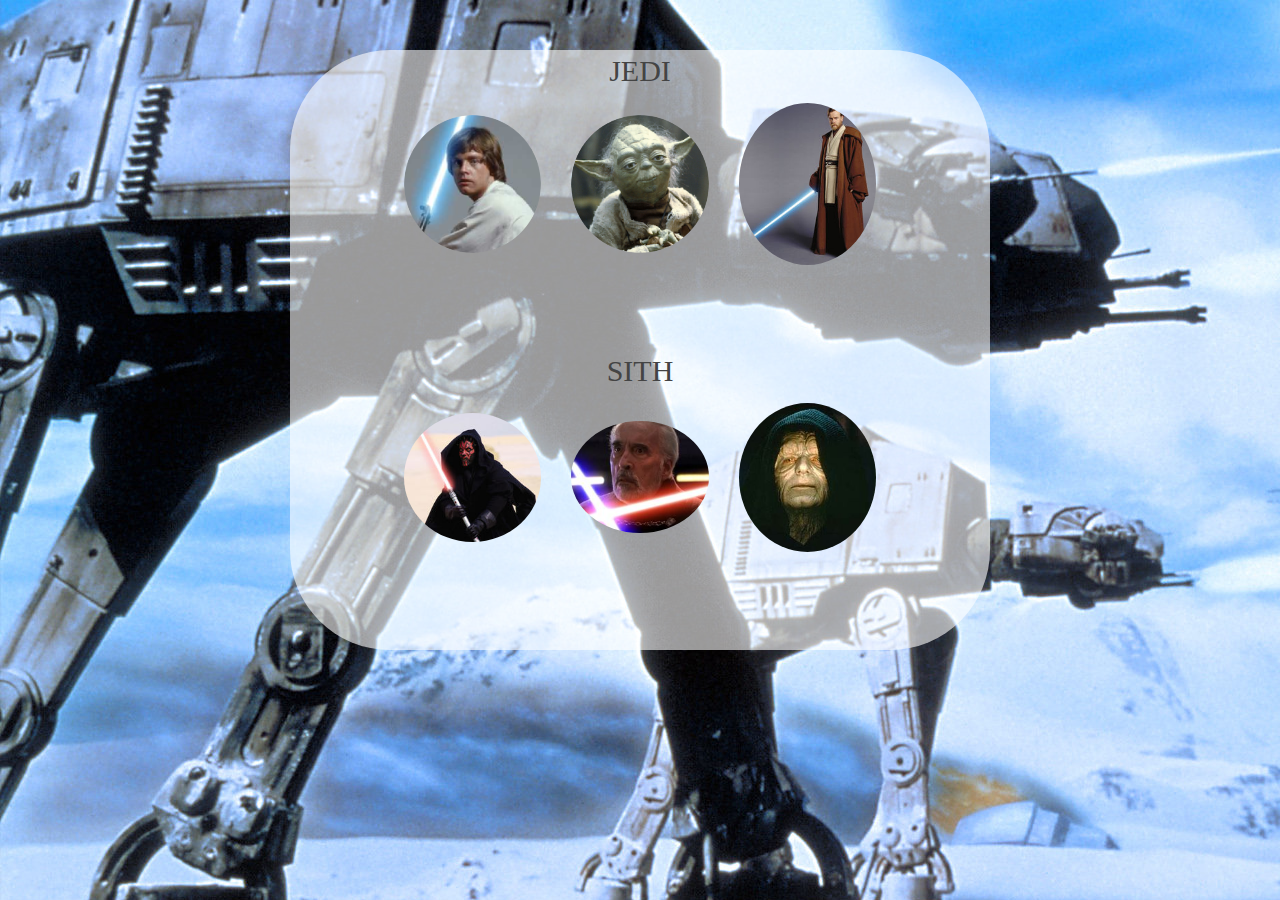
==== characters.html @ e20ab863 "Lots of files added , all the html is layed out, javascript is going, and redux is implemented, sess" ====
<!DOCTYPE html>
<html>
  <head>
    <meta charset="utf-8">
    <title>StarWars</title>
    <style media="screen">
      @font-face {
        font-family: DIN;
        src: url('./assets/fonts/din145alt.ttf') format('truetype');
      }
    </style>
    <link rel="stylesheet" href="./assets/css/bootstrap.min.css">
    <link rel="stylesheet" href="./assets/css/common.css">
    <link rel="stylesheet" href="./assets/css/main.css">
    <script
    src="https://code.jquery.com/jquery-3.2.1.min.js"
    integrity="sha256-hwg4gsxgFZhOsEEamdOYGBf13FyQuiTwlAQgxVSNgt4="
    crossorigin="anonymous"></script>
    <script src="./assets/js/redux.min.js" charset="utf-8"></script>
    <script src="./assets/js/index.js" charset="utf-8"></script>
    <script src="./assets/js/store.js" charset="utf-8"></script>

  </head>
  <body id="game" class="selectCharacters">
    <div class="flexContainerColumnCenter">
      <div class="charactersContainer">
        <!-- JEDI CHARACTERS -->
        <div id="availableJedi" class="characters">
          <div class="col-lg-12 characterSelection">
            <p>JEDI</p>
            <div id="jediCharacters" class="characterChoices">
              <div class="col-lg-3 col-md-3 col-sm-3 col-xs-3">
                <a id="luke" href="./game.html">
                  <img src="./assets/images/Luke-200px.png" alt="Luke" class="img-responsive img-circle">
                </a>
              </div>
              <div class="col-lg-3 col-md-3 col-sm-3 col-xs-3">
                <a id="yoda" href="./game.html">
                  <img src="./assets/images/yoda-200px.png" alt="Yoda" class="img-circle img-responsive">
                </a>
              </div>
              <div class="col-lg-3 col-md-3 col-sm-3 col-xs-3">
                <a id="obiWan" href="./game.html">
                  <img src="./assets/images/Masterobiwan.jpg" alt="Obi Wan" class="img-circle img-responsive">
                </a>
              </div>
            </div>
          </div>
        </div>
        <!-- SITH CHARACTERS -->
        <div id="availableSith" class="characters">
          <div class="col-lg-12 characterSelection">
            <p>SITH</p>
            <div id="sithCharacters" class='characterChoices'>
              <div class="col-lg-3 col-md-3 col-sm-3 col-xs-3">
                <a id="darthMaul" href="./game.html">
                  <img src="./assets/images/Darth_Maul_200px.jpg" alt="Darth Maul" class="img-responsive img-circle">
                </a>
              </div>
              <div class="col-lg-3 col-md-3 col-sm-3 col-xs-3">
                <a id="countDooku" href="./game.html">
                  <img src="./assets/images/Dooku_shrek.jpg" alt="Count Dooku" class="img-circle img-responsive">
                </a>
              </div>
              <div class="col-lg-3 col-md-3 col-sm-3 col-xs-3">
                <a id="palpatine" href="./game.html">
                  <img src="./assets/images/200px-Palpatine.jpg" alt="Count Dooku" class="img-circle img-responsive">
                </a>
              </div>
            </div>
          </div>
        </div>
      </div>
    </div>
  </body>
</html>
---- assets/css/common.css ----
@font-face {
  font-family: DIN;
  src: url('./assets/fonts/din145alt.ttf') format('truetype');
}

html {
  height: 100%;
}

body {
  display: flex;
  flex-direction: column;
  height: 100%;
  background-color: #444;
}
body, p {
  font-family: DIN sans-serif;
  
}
---- assets/css/main.css ----
.characters {
display: -webkit-flex;
height: inherit;
width: 700px;
align-items: center;
}
.characterChoices {
display: flex;
flex-direction: row;
justify-content: center;
align-items: center;
}
.charactersContainer {
  background-color: rgba(324,615,292,0.6);
  border-radius: 100px;
}
.characterSelection {
  min-height: 300px;
  text-align: center;
}
.characterSelection p {
  font-size: 30px;
  color: #444;
  text-align: center;
}
.flexContainerColumnCenter {
  display: flex;
  flex-direction: column;
  justify-content: center;
  height: 700px;
  align-items: center;
}
.gameBoard {
  display: flex;
  display: -webkit-flex;
  height: 700px;
  /*flex-direction: column;*/
  align-items: center;
  /*justify-content: center;*/
}
.gameBoard div {
  color: #fff;
}
.jumbotron {
  background-color: #444;
}

.startIcons {
  /*position: relative;*/
}
.startIcons p {
  font-size: 2.5em;
  font-weight: bold;
  font-family: DIN sans-serif;
}
#availableJedi {
  /*border-bottom: solid 1px #fff;*/

}
#game {
  background-image: url('../images/gameBoard.jpg');
}
#gameContainer {
  text-align: center;
}
#jediStartLogo, #empireStartLogo {
  position: relative;
}
#jediStartLogo {
  top: -100px;
  left: -500px;
  opacity: 0;
}
#empireStartLogo {
  top: -100px;
  right: -500px;
  opacity: 0;
}
#coverImage {
  position: absolute;
}

#jedi, #sith {
  display: inline-block;
    padding: 6px 12px;
    margin-bottom: 0;
    font-size: 14px;
    font-weight: 400;
    line-height: 1.42857143;
    text-align: center;
    white-space: nowrap;
    vertical-align: middle;
    -ms-touch-action: manipulation;
    touch-action: manipulation;
    cursor: pointer;
    -webkit-user-select: none;
    -moz-user-select: none;
    -ms-user-select: none;
    user-select: none;
    background-image: none;
    border: 1px solid transparent;
    border-radius: 4px;
    /*background-color: #444;*/
}
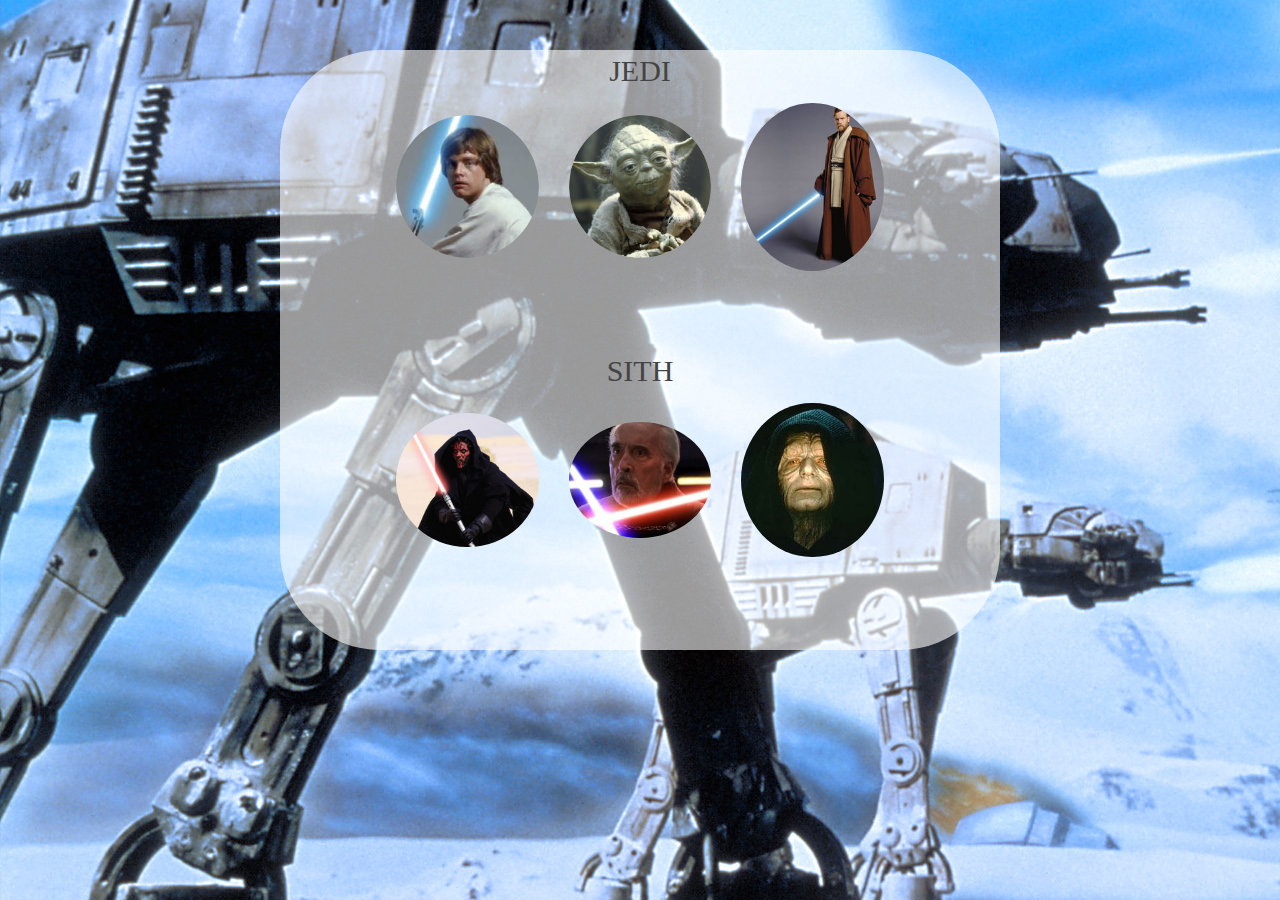
==== commit 92fa4b2a: "started adding the audio, have all the images populating correctly, session storage and the store ar" ====
--- a/characters.html
+++ b/characters.html
@@ -52,17 +52,17 @@
           <div class="col-lg-12 characterSelection">
             <p>SITH</p>
             <div id="sithCharacters" class='characterChoices'>
-              <div class="col-lg-3 col-md-3 col-sm-3 col-xs-3">
+              <div class="col-lg-3 col-md-3 col-sm-3 col-xs-4">
                 <a id="darthMaul" href="./game.html">
                   <img src="./assets/images/Darth_Maul_200px.jpg" alt="Darth Maul" class="img-responsive img-circle">
                 </a>
               </div>
-              <div class="col-lg-3 col-md-3 col-sm-3 col-xs-3">
+              <div class="col-lg-3 col-md-3 col-sm-3 col-xs-4">
                 <a id="countDooku" href="./game.html">
                   <img src="./assets/images/Dooku_shrek.jpg" alt="Count Dooku" class="img-circle img-responsive">
                 </a>
               </div>
-              <div class="col-lg-3 col-md-3 col-sm-3 col-xs-3">
+              <div class="col-lg-3 col-md-3 col-sm-3 col-xs-4">
                 <a id="palpatine" href="./game.html">
                   <img src="./assets/images/200px-Palpatine.jpg" alt="Count Dooku" class="img-circle img-responsive">
                 </a>
--- a/assets/css/common.css
+++ b/assets/css/common.css
@@ -15,5 +15,6 @@
 }
 body, p {
   font-family: DIN sans-serif;
-  
+  font-size: 18px;
+  color: #fff;
 }
--- a/assets/css/main.css
+++ b/assets/css/main.css
@@ -2,7 +2,7 @@
 .characters {
 display: -webkit-flex;
 height: inherit;
-width: 700px;
+width: inherit;
 align-items: center;
 }
 .characterChoices {
@@ -35,9 +35,9 @@
   display: flex;
   display: -webkit-flex;
   height: 700px;
-  /*flex-direction: column;*/
+  flex-direction: row;
   align-items: center;
-  /*justify-content: center;*/
+  justify-content: center;
 }
 .gameBoard div {
   color: #fff;
@@ -77,6 +77,10 @@
   right: -500px;
   opacity: 0;
 }
+#enemies span {
+  font-size: 40px;
+  color: #fff;
+}
 #coverImage {
   position: absolute;
 }
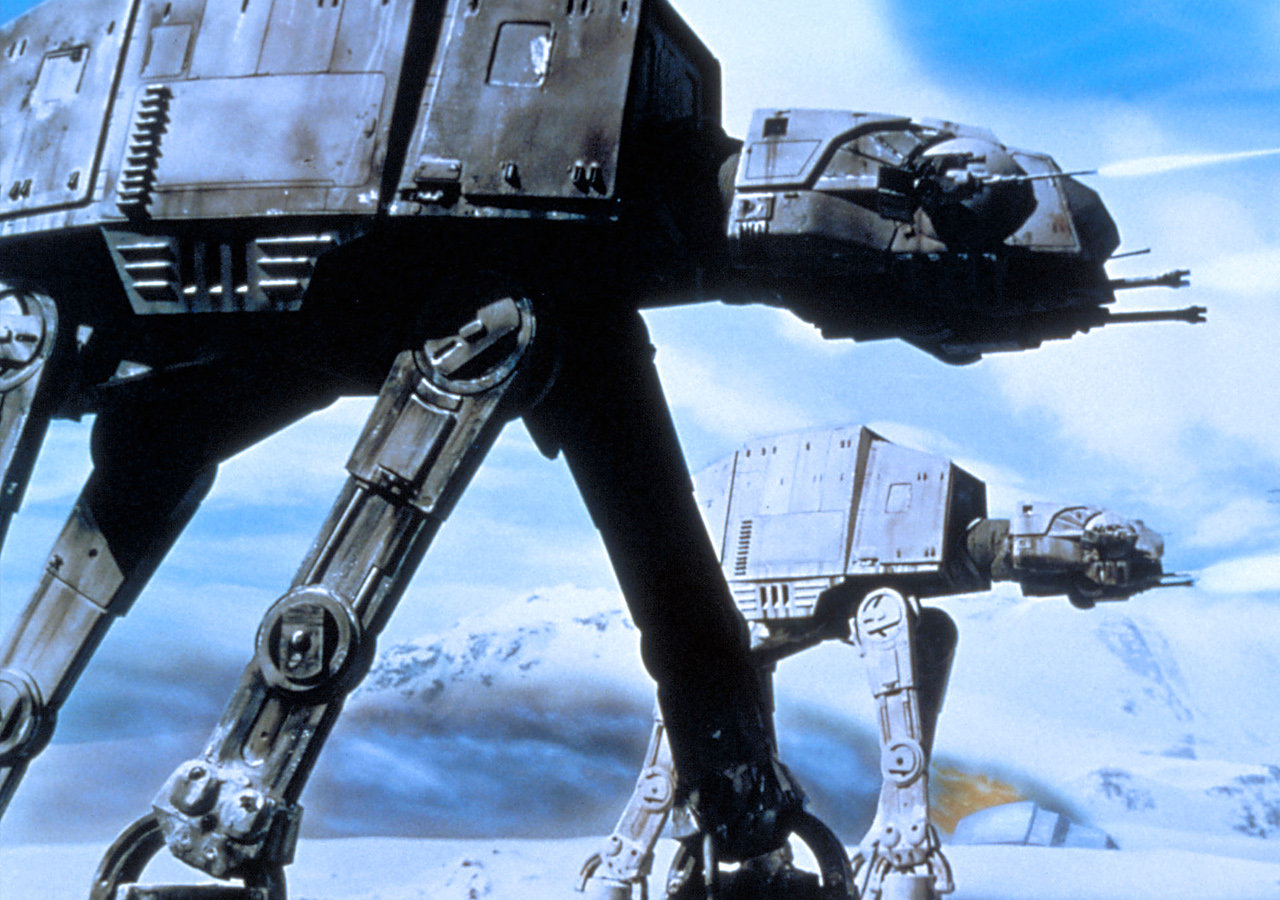
==== commit ff48b78c: "fixed the store to pull from a parsed sessionStorage so its easier to reason about the objects as no" ====
--- a/characters.html
+++ b/characters.html
@@ -30,17 +30,17 @@
             <p>JEDI</p>
             <div id="jediCharacters" class="characterChoices">
               <div class="col-lg-3 col-md-3 col-sm-3 col-xs-3">
-                <a id="luke" href="./game.html">
+                <a id="luke" data-name='luke' href="#">
                   <img src="./assets/images/Luke-200px.png" alt="Luke" class="img-responsive img-circle">
                 </a>
               </div>
               <div class="col-lg-3 col-md-3 col-sm-3 col-xs-3">
-                <a id="yoda" href="./game.html">
+                <a id="yoda" data-name='yoda' href="./game.html">
                   <img src="./assets/images/yoda-200px.png" alt="Yoda" class="img-circle img-responsive">
                 </a>
               </div>
               <div class="col-lg-3 col-md-3 col-sm-3 col-xs-3">
-                <a id="obiWan" href="./game.html">
+                <a id="obiwan" data-name='obiwan' href="./game.html">
                   <img src="./assets/images/Masterobiwan.jpg" alt="Obi Wan" class="img-circle img-responsive">
                 </a>
               </div>
@@ -53,17 +53,17 @@
             <p>SITH</p>
             <div id="sithCharacters" class='characterChoices'>
               <div class="col-lg-3 col-md-3 col-sm-3 col-xs-4">
-                <a id="darthMaul" href="./game.html">
+                <a id="darthMaul" data-name='darthmaul' href="./game.html">
                   <img src="./assets/images/Darth_Maul_200px.jpg" alt="Darth Maul" class="img-responsive img-circle">
                 </a>
               </div>
               <div class="col-lg-3 col-md-3 col-sm-3 col-xs-4">
-                <a id="countDooku" href="./game.html">
+                <a id="countDooku" data-name='countdooku' href="./game.html">
                   <img src="./assets/images/Dooku_shrek.jpg" alt="Count Dooku" class="img-circle img-responsive">
                 </a>
               </div>
               <div class="col-lg-3 col-md-3 col-sm-3 col-xs-4">
-                <a id="palpatine" href="./game.html">
+                <a id="palpatine" data-name='palpatine' href="./game.html">
                   <img src="./assets/images/200px-Palpatine.jpg" alt="Count Dooku" class="img-circle img-responsive">
                 </a>
               </div>
--- a/assets/css/common.css
+++ b/assets/css/common.css
@@ -11,10 +11,16 @@
   display: flex;
   flex-direction: column;
   height: 100%;
-  background-color: #444;
+  background-image: url('../images/spaceBackGround1.jpg');
 }
-body, p {
+body, p, span {
   font-family: DIN sans-serif;
   font-size: 18px;
-  color: #fff;
+  color: #222;
 }
+body a {
+  cursor: pointer;
+}
+button:focus {
+  outline: none
+}
--- a/assets/css/main.css
+++ b/assets/css/main.css
@@ -1,4 +1,11 @@
+#availableJedi p,  #availableSith p {
+  color: #444;
+}
 
+.character {
+  padding: 20px;
+
+}
 .characters {
 display: -webkit-flex;
 height: inherit;
@@ -15,14 +22,19 @@
   background-color: rgba(324,615,292,0.6);
   border-radius: 100px;
 }
+.charactersContainer #availableJedi, #availableSith {
+  display: none;
+}
 .characterSelection {
-  min-height: 300px;
   text-align: center;
 }
 .characterSelection p {
-  font-size: 30px;
-  color: #444;
+  font-size: 18px;
+  color: #fff;
   text-align: center;
+}
+.enemyRow {
+  margin-top: 3%;
 }
 .flexContainerColumnCenter {
   display: flex;
@@ -43,9 +55,11 @@
   color: #fff;
 }
 .jumbotron {
-  background-color: #444;
+  background-image: url('../images/spaceBackGround1.jpg');
 }
-
+.img-thumbnail {
+  max-height: 100px;
+}
 .startIcons {
   /*position: relative;*/
 }
@@ -54,14 +68,41 @@
   font-weight: bold;
   font-family: DIN sans-serif;
 }
+#arena span {
+  /*font-size: */
+}
+#attack {
+  background-color: #444;
+  border-radius: 25px;
+  text-align: center;
+  padding: 10px;
+
+}
+#attack span {
+  color: #fff;
+  font-size: 18px;
+
+}
 #availableJedi {
   /*border-bottom: solid 1px #fff;*/
 
 }
+#coverImage {
+  position: absolute;
+}
+#defenderArea p, a{
+  font-size: 40px;
+  /*margin: 2% 0 0 0;*/
+}
+/*position: relative;
+    top: 370px;*/
 #game {
   background-image: url('../images/gameBoard.jpg');
 }
 #gameContainer {
+  text-align: center;
+}
+#gameButtons {
   text-align: center;
 }
 #jediStartLogo, #empireStartLogo {
@@ -77,12 +118,27 @@
   right: -500px;
   opacity: 0;
 }
+#enemies {
+  display: inline-flex;
+  position: relative;
+  top: 10px;
+  left: 100px;
+}
+
+
+#enemies div {
+  background-color: #ff0000;
+  height: 175px;
+  /*margin: 20px;*/
+  border: solid 2px #444;
+}
+/*#enemies img {
+  border-color: #ff0000;
+  border-width: 10px;
+}*/
 #enemies span {
   font-size: 40px;
   color: #fff;
-}
-#coverImage {
-  position: absolute;
 }
 
 #jedi, #sith {
@@ -107,3 +163,17 @@
     border-radius: 4px;
     /*background-color: #444;*/
 }
+#statements {
+  background-color: #444;
+  /*height: 70px;*/
+}
+
+/*#userCharacter img{
+  border-color: #008000;
+  border-width: 10px;
+}*/
+
+#userCharacter .character {
+  padding: 20px 10px 10px 10px;
+  background-color: #008000
+}
